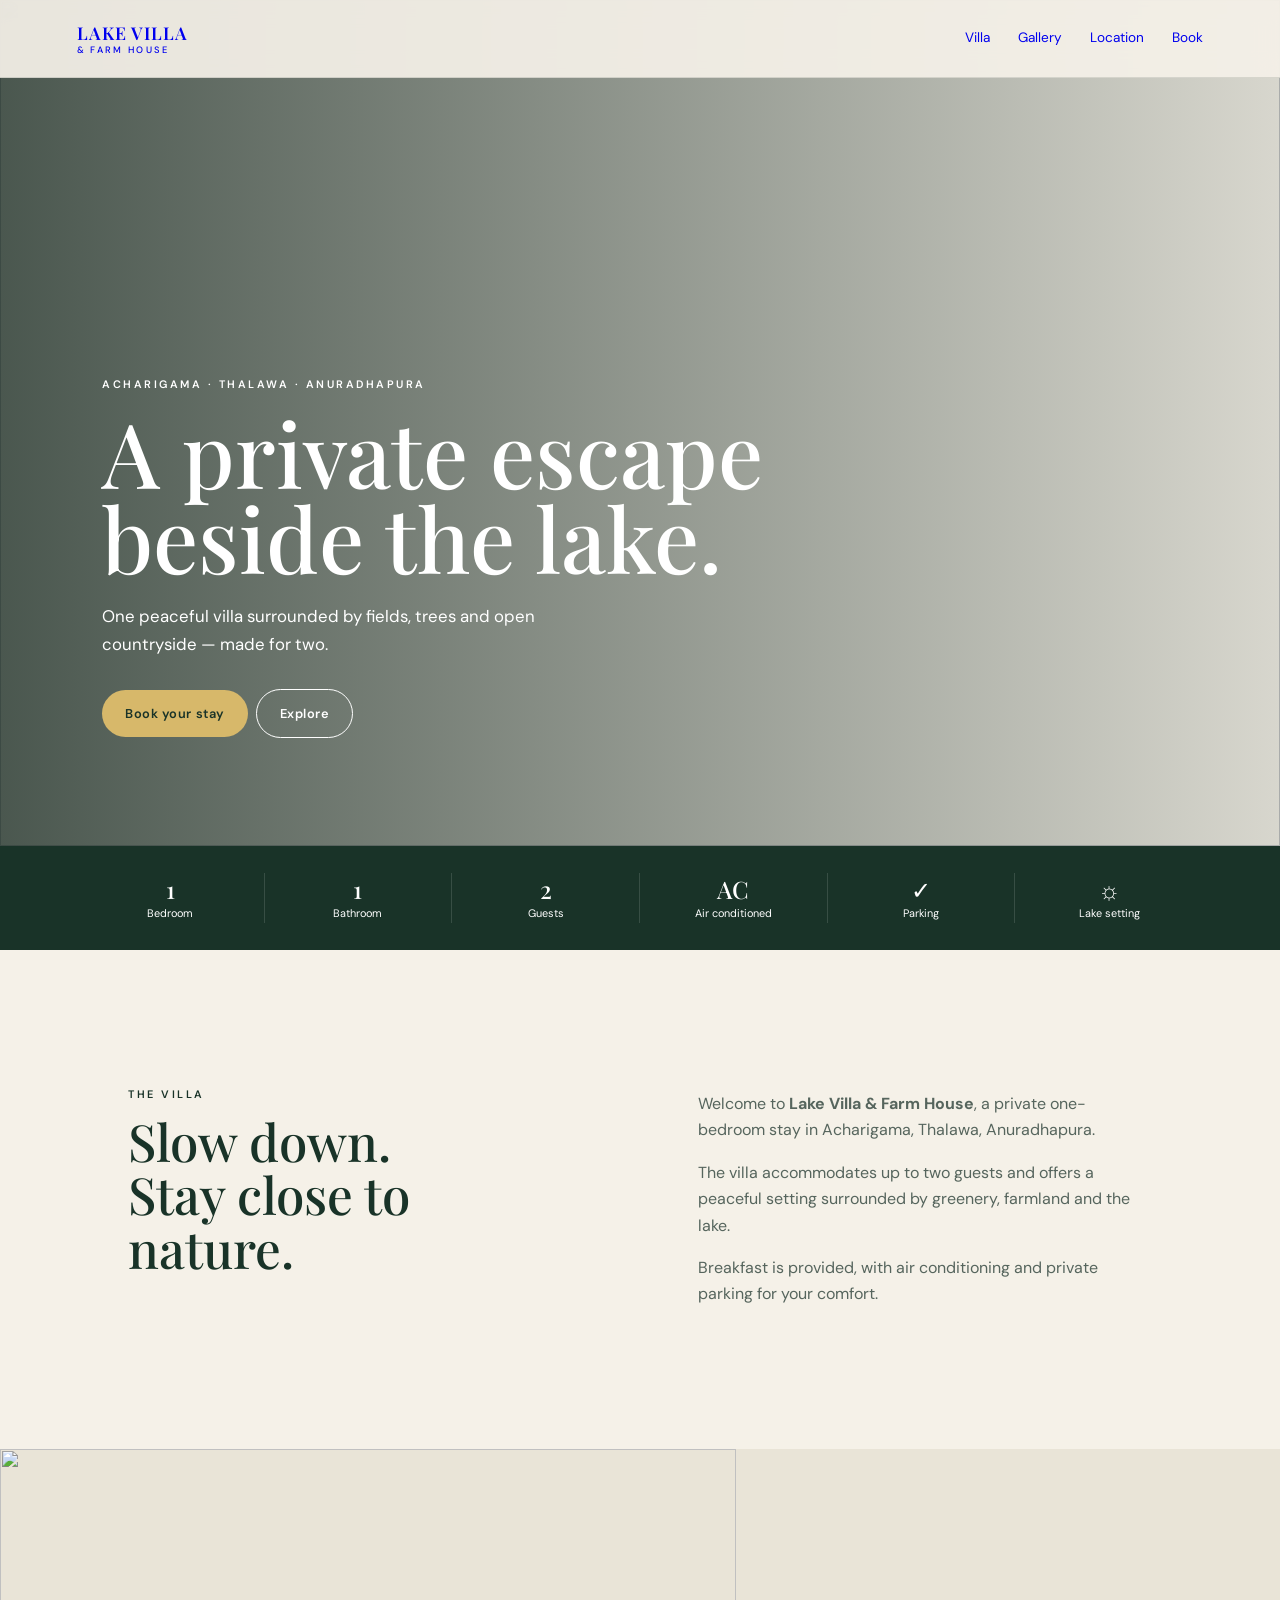
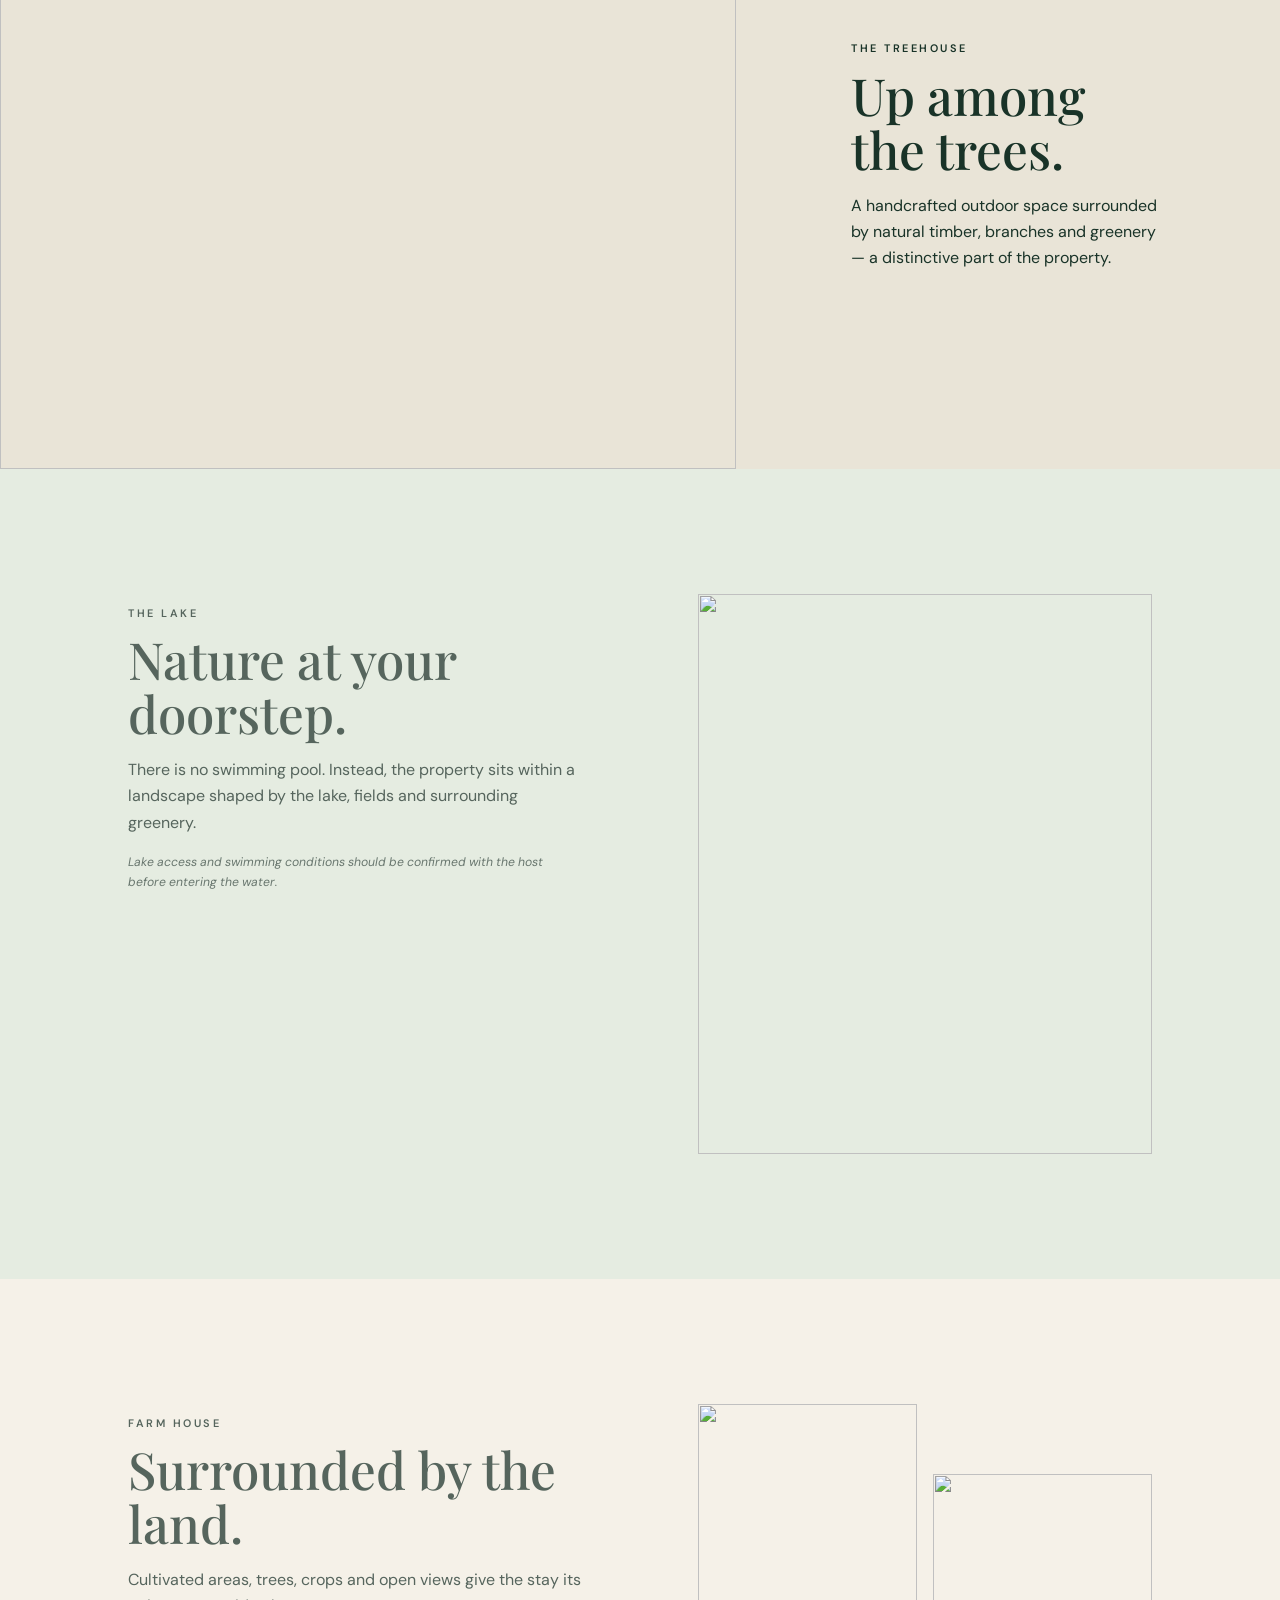
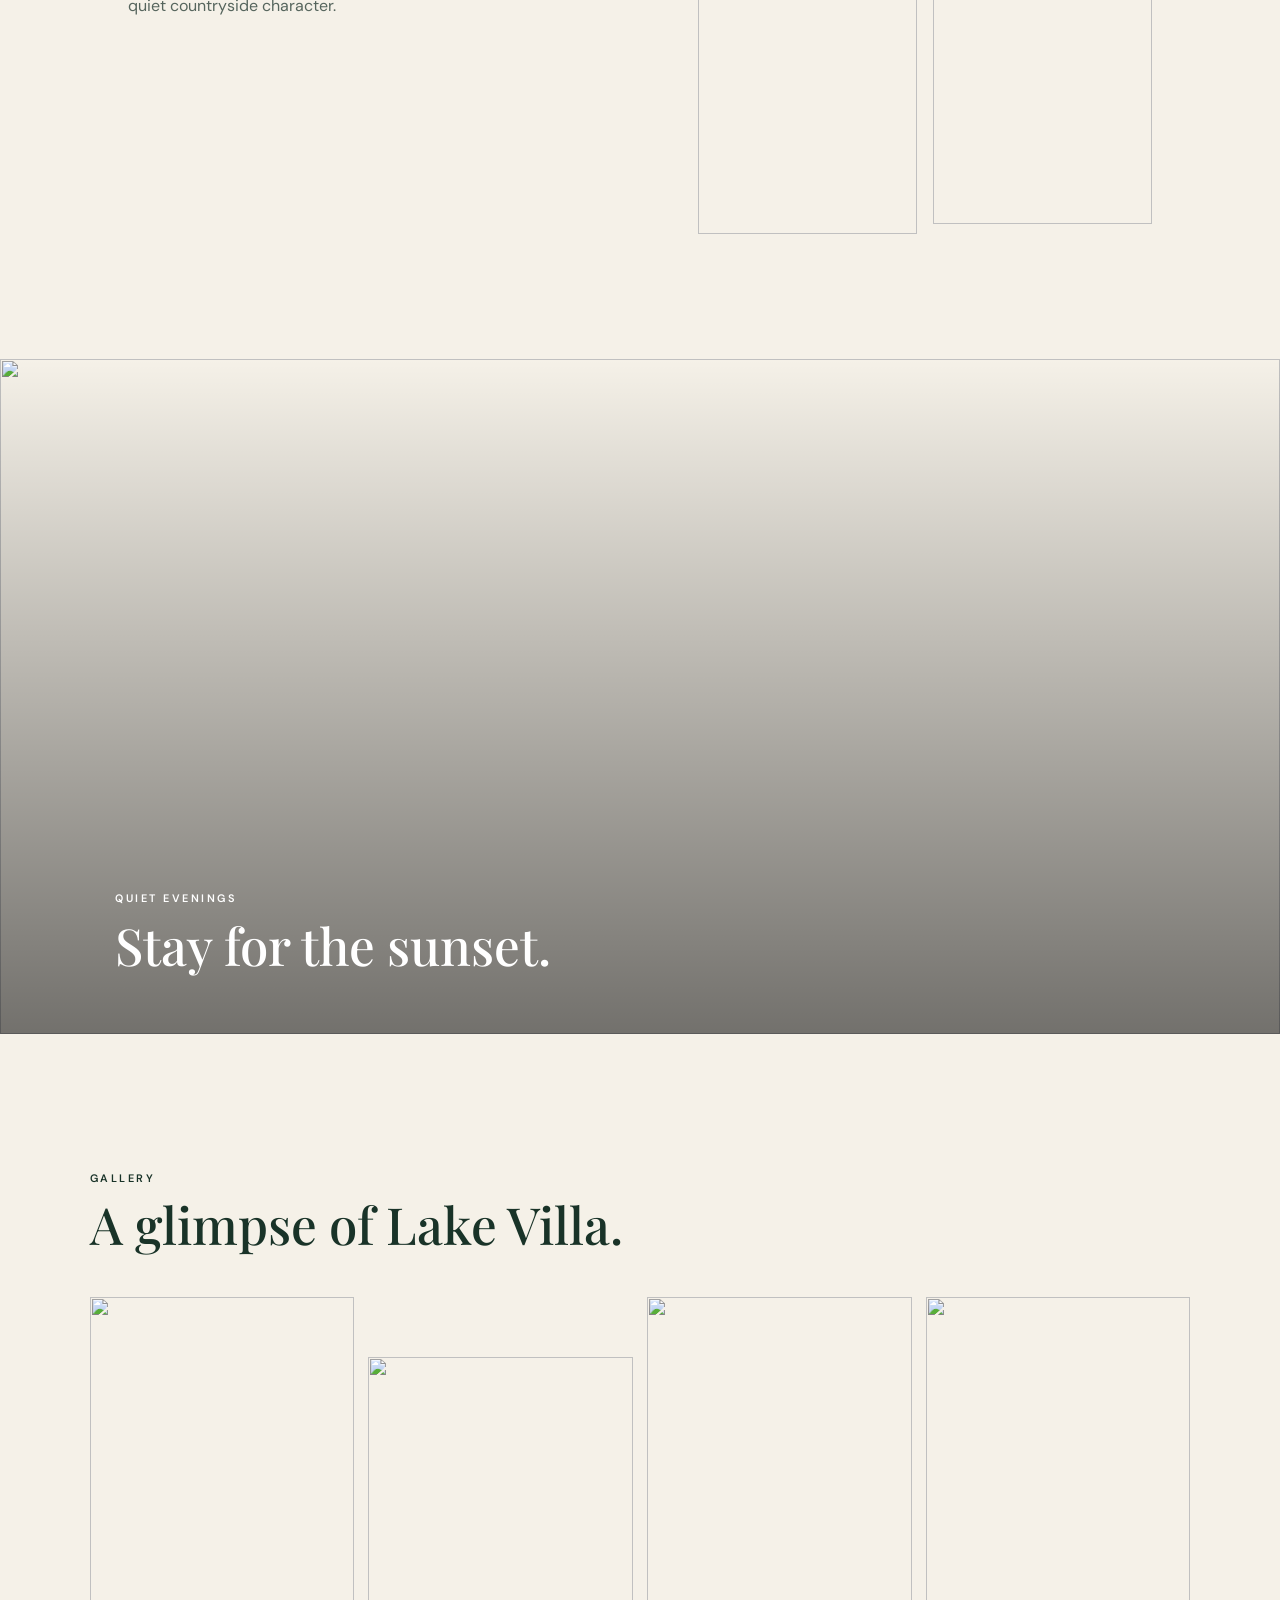
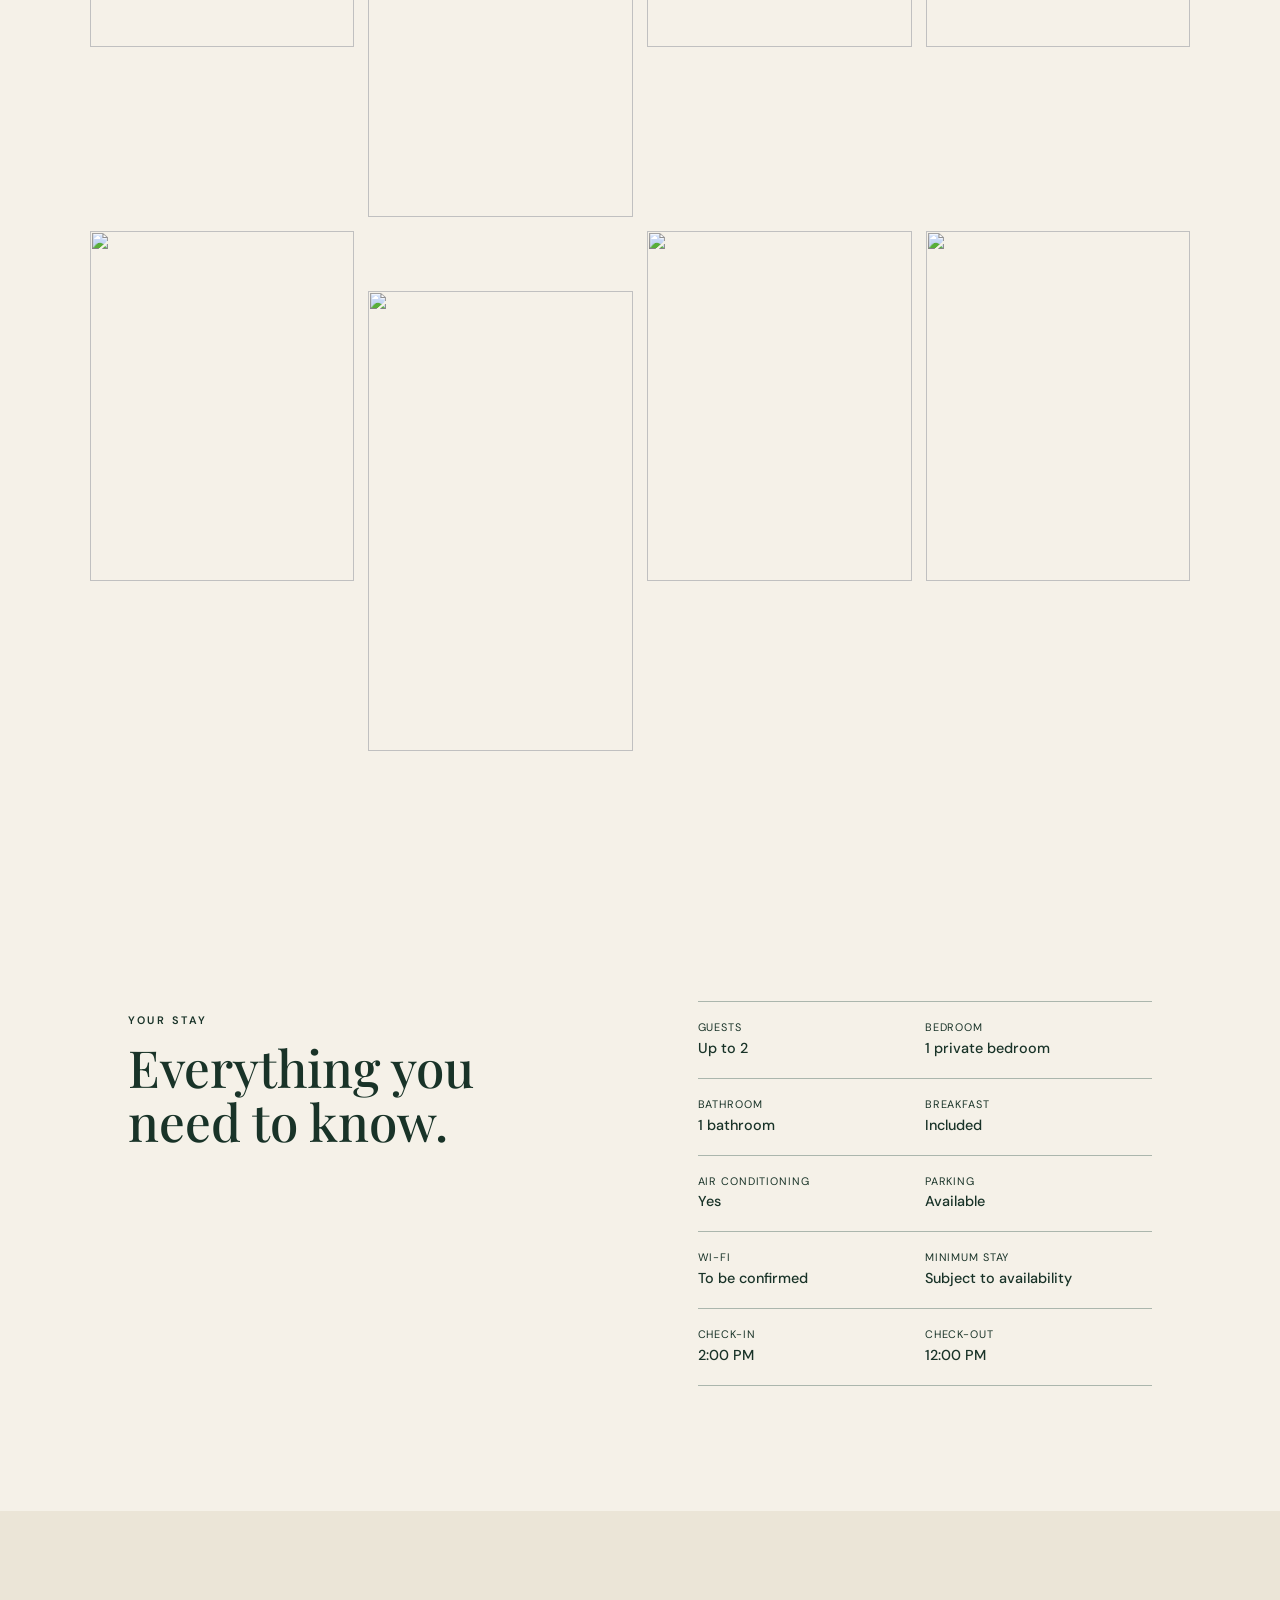
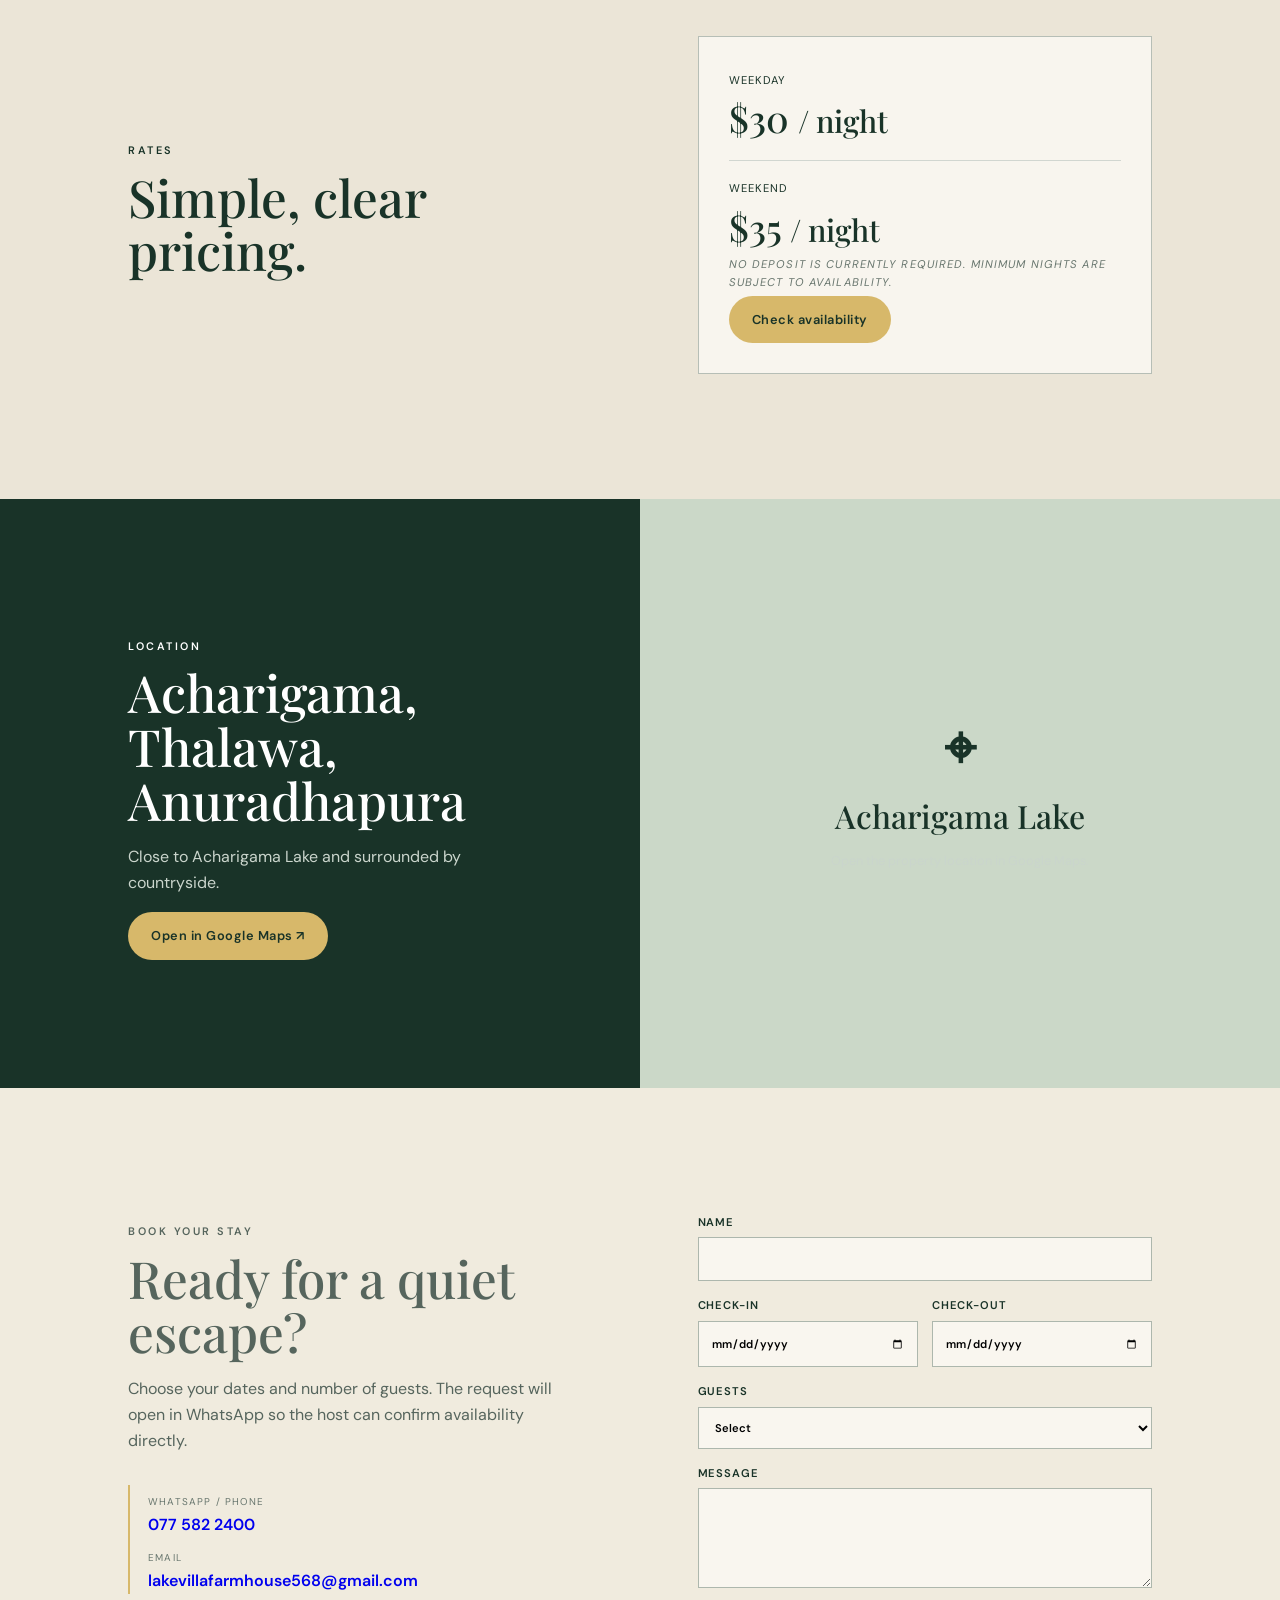
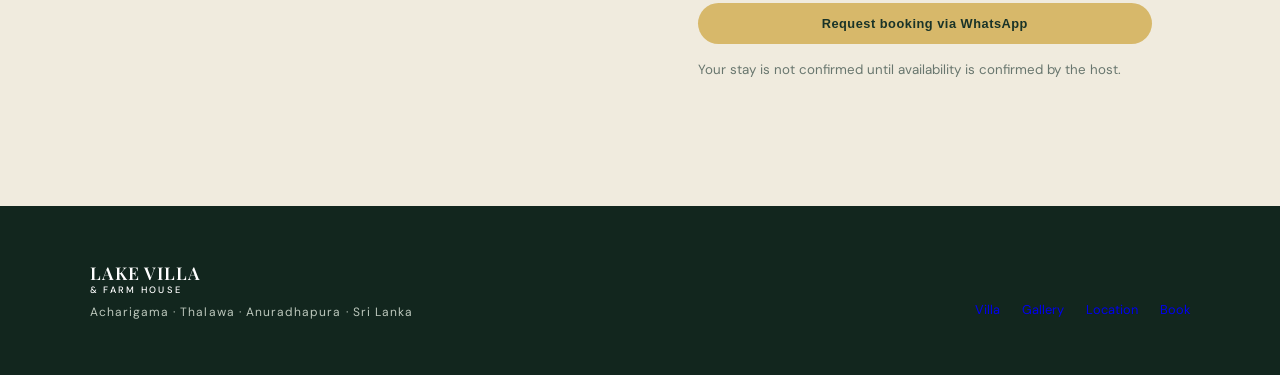
==== index.html @ 6b01bf69 "Add files via upload" ====
<!doctype html><html lang="en"><head><meta charset="utf-8"><meta name="viewport" content="width=device-width,initial-scale=1"><title>Lake Villa & Farm House | Acharigama, Thalawa</title><meta name="description" content="Lake Villa & Farm House — a private one-bedroom nature stay for two in Acharigama, Thalawa, Anuradhapura."><link rel="preconnect" href="https://fonts.googleapis.com"><link href="https://fonts.googleapis.com/css2?family=DM+Sans:wght@400;500;600&family=Playfair+Display:wght@500;600&display=swap" rel="stylesheet"><link rel="stylesheet" href="style.css"></head><body>
<header><a class="brand" href="#home">LAKE VILLA <small>& FARM HOUSE</small></a><nav><a href="#villa">Villa</a><a href="#gallery">Gallery</a><a href="#location">Location</a><a href="#booking">Book</a></nav><button onclick="document.querySelector('nav').classList.toggle('open')">☰</button></header>
<main id="home">
<section class="hero"><img src="images/villa-01.jpeg"><div class="shade"></div><div class="heroText"><p>ACHARIGAMA · THALAWA · ANURADHAPURA</p><h1>A private escape<br>beside the lake.</h1><span>One peaceful villa surrounded by fields, trees and open countryside — made for two.</span><div><a class="btn" href="#booking">Book your stay</a><a class="outline" href="#gallery">Explore</a></div></div></section>
<section class="facts"><div><b>1</b>Bedroom</div><div><b>1</b>Bathroom</div><div><b>2</b>Guests</div><div><b>AC</b>Air conditioned</div><div><b>✓</b>Parking</div><div><b>☼</b>Lake setting</div></section>
<section class="intro" id="villa"><div><p class="eyebrow">THE VILLA</p><h2>Slow down.<br>Stay close to nature.</h2></div><div><p>Welcome to <strong>Lake Villa & Farm House</strong>, a private one-bedroom stay in Acharigama, Thalawa, Anuradhapura.</p><p>The villa accommodates up to two guests and offers a peaceful setting surrounded by greenery, farmland and the lake.</p><p>Breakfast is provided, with air conditioning and private parking for your comfort.</p></div></section>
<section class="feature"><img src="images/villa-02.jpeg"><div><p class="eyebrow">THE TREEHOUSE</p><h2>Up among the trees.</h2><p>A handcrafted outdoor space surrounded by natural timber, branches and greenery — a distinctive part of the property.</p></div></section>
<section class="lake"><div><p class="eyebrow">THE LAKE</p><h2>Nature at your doorstep.</h2><p>There is no swimming pool. Instead, the property sits within a landscape shaped by the lake, fields and surrounding greenery.</p><p class="note">Lake access and swimming conditions should be confirmed with the host before entering the water.</p></div><img src="images/villa-06.jpeg"></section>
<section class="farm"><div><p class="eyebrow">FARM HOUSE</p><h2>Surrounded by the land.</h2><p>Cultivated areas, trees, crops and open views give the stay its quiet countryside character.</p></div><div class="farmimgs"><img src="images/villa-07.jpeg"><img src="images/villa-08.jpeg"></div></section>
<section class="sunset"><img src="images/villa-04.jpeg"><div><p class="eyebrow">QUIET EVENINGS</p><h2>Stay for the sunset.</h2></div></section>
<section class="gallery" id="gallery"><p class="eyebrow">GALLERY</p><h2>A glimpse of Lake Villa.</h2><div class="grid"><img src="images/villa-01.jpeg"><img src="images/villa-03.jpeg"><img src="images/villa-05.jpeg"><img src="images/villa-06.jpeg"><img src="images/villa-07.jpeg"><img src="images/villa-10.jpeg"><img src="images/villa-09.jpeg"><img src="images/villa-11.jpeg"></div></section>
<section class="details"><div><p class="eyebrow">YOUR STAY</p><h2>Everything you need to know.</h2></div><div class="detailgrid"><div>Guests<strong>Up to 2</strong></div><div>Bedroom<strong>1 private bedroom</strong></div><div>Bathroom<strong>1 bathroom</strong></div><div>Breakfast<strong>Included</strong></div><div>Air conditioning<strong>Yes</strong></div><div>Parking<strong>Available</strong></div><div>Wi-Fi<strong>To be confirmed</strong></div><div>Minimum stay<strong>Subject to availability</strong></div><div>Check-in<strong>2:00 PM</strong></div><div>Check-out<strong>12:00 PM</strong></div></div></section>
<section class="rates"><div><p class="eyebrow">RATES</p><h2>Simple, clear pricing.</h2></div><div class="card"><p>Weekday</p><strong>$30 <small>/ night</small></strong><hr><p>Weekend</p><strong>$35 <small>/ night</small></strong><p class="muted">No deposit is currently required. Minimum nights are subject to availability.</p><a class="btn" href="#booking">Check availability</a></div></section>
<section class="location" id="location"><div><p class="eyebrow">LOCATION</p><h2>Acharigama, Thalawa, Anuradhapura</h2><p>Close to Acharigama Lake and surrounded by countryside.</p><a class="btn" target="_blank" href="https://maps.app.goo.gl/dVMkGcEBzuCJjVnW9?g_st=iw">Open in Google Maps ↗</a></div><div class="map"><b>⌖</b><h3>Acharigama Lake</h3><p>Open the property location in Google Maps.</p></div></section>
<section class="booking" id="booking"><div><p class="eyebrow">BOOK YOUR STAY</p><h2>Ready for a quiet escape?</h2><p>Choose your dates and number of guests. The request will open in WhatsApp so the host can confirm availability directly.</p><div class="contact"><span>WhatsApp / Phone</span><a href="tel:+94775822400">077 582 2400</a><span>Email</span><a href="mailto:lakevillafarmhouse568@gmail.com">lakevillafarmhouse568@gmail.com</a></div></div><form onsubmit="book(event)"><label>Name<input id="name" required></label><div class="two"><label>Check-in<input id="in" type="date" required></label><label>Check-out<input id="out" type="date" required></label></div><label>Guests<select id="guests" required><option value="">Select</option><option>1</option><option>2</option></select></label><label>Message<textarea id="msg" rows="4"></textarea></label><button class="btn">Request booking via WhatsApp</button><small>Your stay is not confirmed until availability is confirmed by the host.</small></form></section>
</main><footer><div class="brand">LAKE VILLA <small>& FARM HOUSE</small><p>Acharigama · Thalawa · Anuradhapura · Sri Lanka</p></div><div><a href="#villa">Villa</a><a href="#gallery">Gallery</a><a href="#location">Location</a><a href="#booking">Book</a></div></footer>
<script>function book(e){e.preventDefault();let n=document.getElementById('name').value,i=document.getElementById('in').value,o=document.getElementById('out').value,g=document.getElementById('guests').value,m=document.getElementById('msg').value||'None';let t=`Hello Lake Villa & Farm House!\n\nI would like to request a booking.\n\nName: ${n}\nCheck-in: ${i}\nCheck-out: ${o}\nGuests: ${g}\nMessage: ${m}\n\nPlease let me know if these dates are available.`;location.href='https://wa.me/94775822400?text='+encodeURIComponent(t)}</script></body></html>
---- style.css ----
*{box-sizing:border-box}html{scroll-behavior:smooth}body{margin:0;background:#f5f1e8;color:#193328;font:16px/1.65 "DM Sans",sans-serif}a{text-decoration:none}header{height:78px;position:fixed;z-index:9;inset:0 0 auto;display:flex;align-items:center;justify-content:space-between;padding:0 6vw;background:#f5f1e8ee;backdrop-filter:blur(12px);border-bottom:1px solid #19332822}.brand{font:600 1.1rem "Playfair Display",serif;letter-spacing:.06em}.brand small{display:block;font:500 .58rem "DM Sans";letter-spacing:.25em}nav{display:flex;gap:28px}nav a{font-size:.85rem}header button{display:none;background:none;border:0;font-size:1.5rem}.hero{height:94vh;min-height:650px;position:relative;color:white}.hero>img,.sunset>img{width:100%;height:100%;object-fit:cover}.shade{position:absolute;inset:0;background:linear-gradient(90deg,#0c1f17bb,#0c1f1720)}.heroText{position:absolute;left:8vw;bottom:12vh;max-width:700px}.heroText>p,.eyebrow{font-size:.68rem;letter-spacing:.23em;font-weight:600}.hero h1{font:500 clamp(3.3rem,7vw,6.8rem)/.95 "Playfair Display",serif;margin:15px 0 24px}.heroText>span{display:block;max-width:520px;font-size:1.05rem;margin-bottom:30px}.btn,.outline{display:inline-block;padding:13px 23px;border-radius:28px;font-weight:600;font-size:.8rem;letter-spacing:.04em}.btn{background:#d7b86a;color:#193328;border:0}.outline{border:1px solid white;color:white;margin-left:8px}.facts{display:grid;grid-template-columns:repeat(6,1fr);padding:27px 6vw;background:#193328;color:#fff}.facts div{text-align:center;border-right:1px solid #ffffff22;font-size:.68rem}.facts div:last-child{border:0}.facts b{display:block;font:500 1.5rem "Playfair Display"}.intro,.lake,.farm,.details,.rates,.booking{padding:125px 10vw;display:grid;grid-template-columns:1fr 1fr;gap:9vw}.intro h2,.feature h2,.lake h2,.farm h2,.sunset h2,.gallery h2,.details h2,.rates h2,.location h2,.booking h2{font:500 clamp(2.4rem,4vw,4.4rem)/1.05 "Playfair Display",serif;margin:0}.intro>div:nth-child(2),.lake>div:first-child,.farm>div:first-child,.booking>div:first-child{color:#56655d}.feature{display:grid;grid-template-columns:1.15fr .85fr;background:#e9e4d7}.feature img{width:100%;height:620px;object-fit:cover}.feature>div{padding:9vw;display:flex;flex-direction:column;justify-content:center}.lake{background:#e5ece1}.lake img{width:100%;height:100%;min-height:560px;object-fit:cover}.note,.muted{font-size:.76rem;font-style:italic;color:#68766e}.farmimgs{display:grid;grid-template-columns:1fr 1fr;gap:16px}.farmimgs img{width:100%;height:430px;object-fit:cover}.farmimgs img+img{height:350px;margin-top:70px}.sunset{height:75vh;position:relative;color:#fff}.sunset>div{position:absolute;left:9%;bottom:9%;z-index:2}.sunset:after{content:"";position:absolute;inset:0;background:linear-gradient(transparent,#0008)}.gallery{padding:125px 7vw}.grid{display:grid;grid-template-columns:repeat(4,1fr);gap:14px;margin-top:45px}.grid img{width:100%;height:350px;object-fit:cover}.grid img:nth-child(2),.grid img:nth-child(6){height:460px;margin-top:60px}.detailgrid{display:grid;grid-template-columns:1fr 1fr;border-top:1px solid #abb6ad}.detailgrid div{padding:17px 0;border-bottom:1px solid #abb6ad;font-size:.68rem;letter-spacing:.08em;text-transform:uppercase}.detailgrid strong{display:block;font-size:.9rem;letter-spacing:0;text-transform:none;font-weight:500}.rates{background:#ebe5d7;align-items:center}.card{background:#f8f5ee;border:1px solid #b6beb6;padding:30px}.card p{margin:4px 0;font-size:.7rem;text-transform:uppercase;letter-spacing:.1em}.card strong{font:500 2.3rem "Playfair Display"}.card hr{border:0;border-top:1px solid #d1d6d0;margin:18px 0}.location{display:grid;grid-template-columns:1fr 1fr;background:#193328;color:white}.location>div:first-child{padding:10vw}.location p:not(.eyebrow){color:#cad5cc;max-width:500px}.map{min-height:520px;background:#cbd8c8;color:#193328;display:flex;align-items:center;justify-content:center;flex-direction:column}.map b{font-size:3.5rem}.map h3{font:500 2rem "Playfair Display";margin:0}.map p{font-size:.8rem}.booking{background:#f0ebde}.contact{border-left:2px solid #d7b86a;padding-left:18px;display:grid;gap:2px;margin-top:30px}.contact span{font-size:.62rem;letter-spacing:.12em;text-transform:uppercase;color:#68766e;margin-top:9px}.contact a{font-weight:600}.booking form{display:grid;gap:15px}.booking label{font-size:.7rem;text-transform:uppercase;letter-spacing:.08em;font-weight:600}.booking input,.booking select,.booking textarea{display:block;width:100%;margin-top:6px;padding:12px;border:1px solid #adb7ad;background:#f9f6ef;font:inherit}.two{display:grid;grid-template-columns:1fr 1fr;gap:14px}.booking form small{color:#68766e}.booking button{cursor:pointer}footer{padding:55px 7vw;background:#12261e;color:white;display:flex;justify-content:space-between;align-items:end}footer p{font:12px "DM Sans";color:#bdc8bd;margin:8px 0 0}footer>div:last-child{display:flex;gap:22px;font-size:.8rem}@media(max-width:850px){header{height:68px}nav{display:none;position:absolute;top:68px;left:0;right:0;background:#f5f1e8;padding:20px 7vw;flex-direction:column;gap:14px}nav.open{display:flex}header button{display:block}.facts{grid-template-columns:repeat(3,1fr);gap:15px}.intro,.lake,.farm,.details,.rates,.booking,.feature{grid-template-columns:1fr;padding:80px 7vw}.feature img{height:440px}.lake img{min-height:400px}.farmimgs{margin-top:25px}.gallery{padding:80px 7vw}.grid{grid-template-columns:1fr 1fr}.grid img,.grid img:nth-child(2),.grid img:nth-child(6){height:300px;margin-top:0}.location{grid-template-columns:1fr}.location>div:first-child{padding:80px 7vw}.map{min-height:380px}footer{display:block}footer>div:last-child{margin-top:25px;flex-wrap:wrap}}
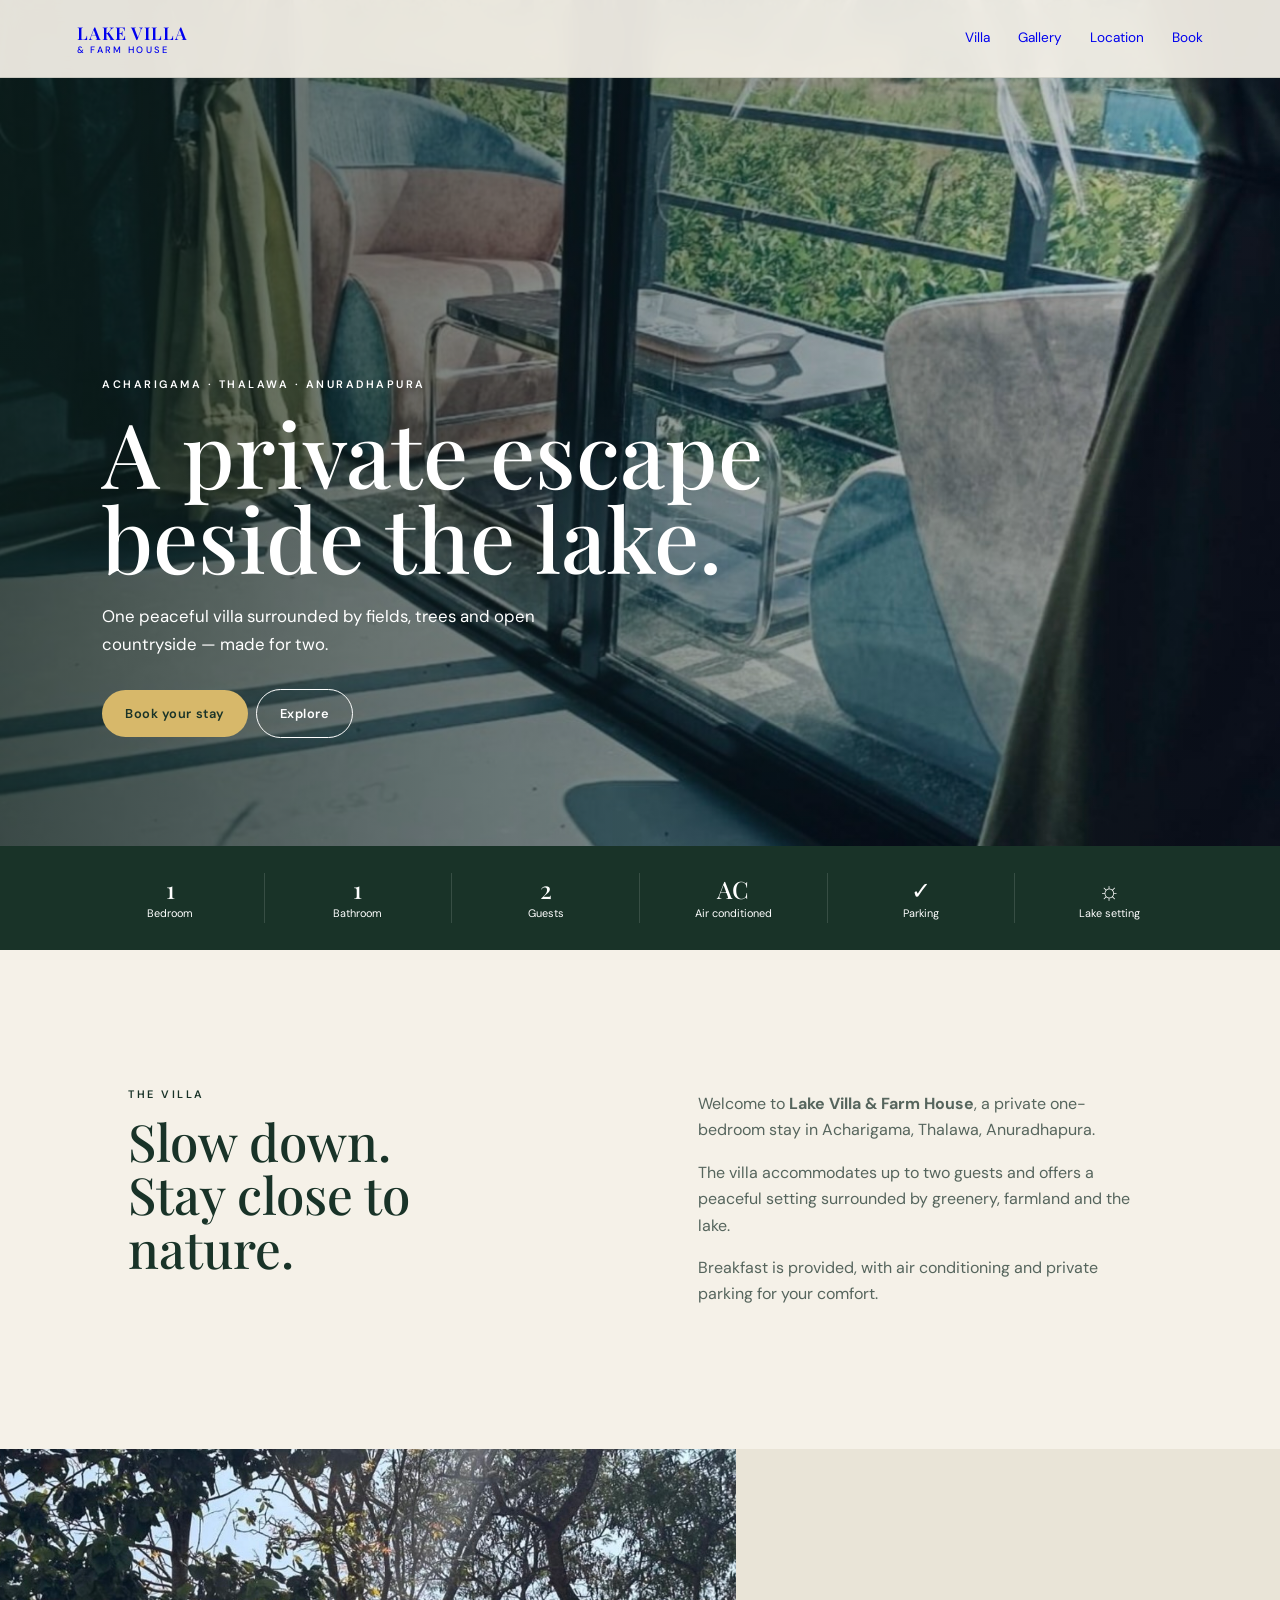
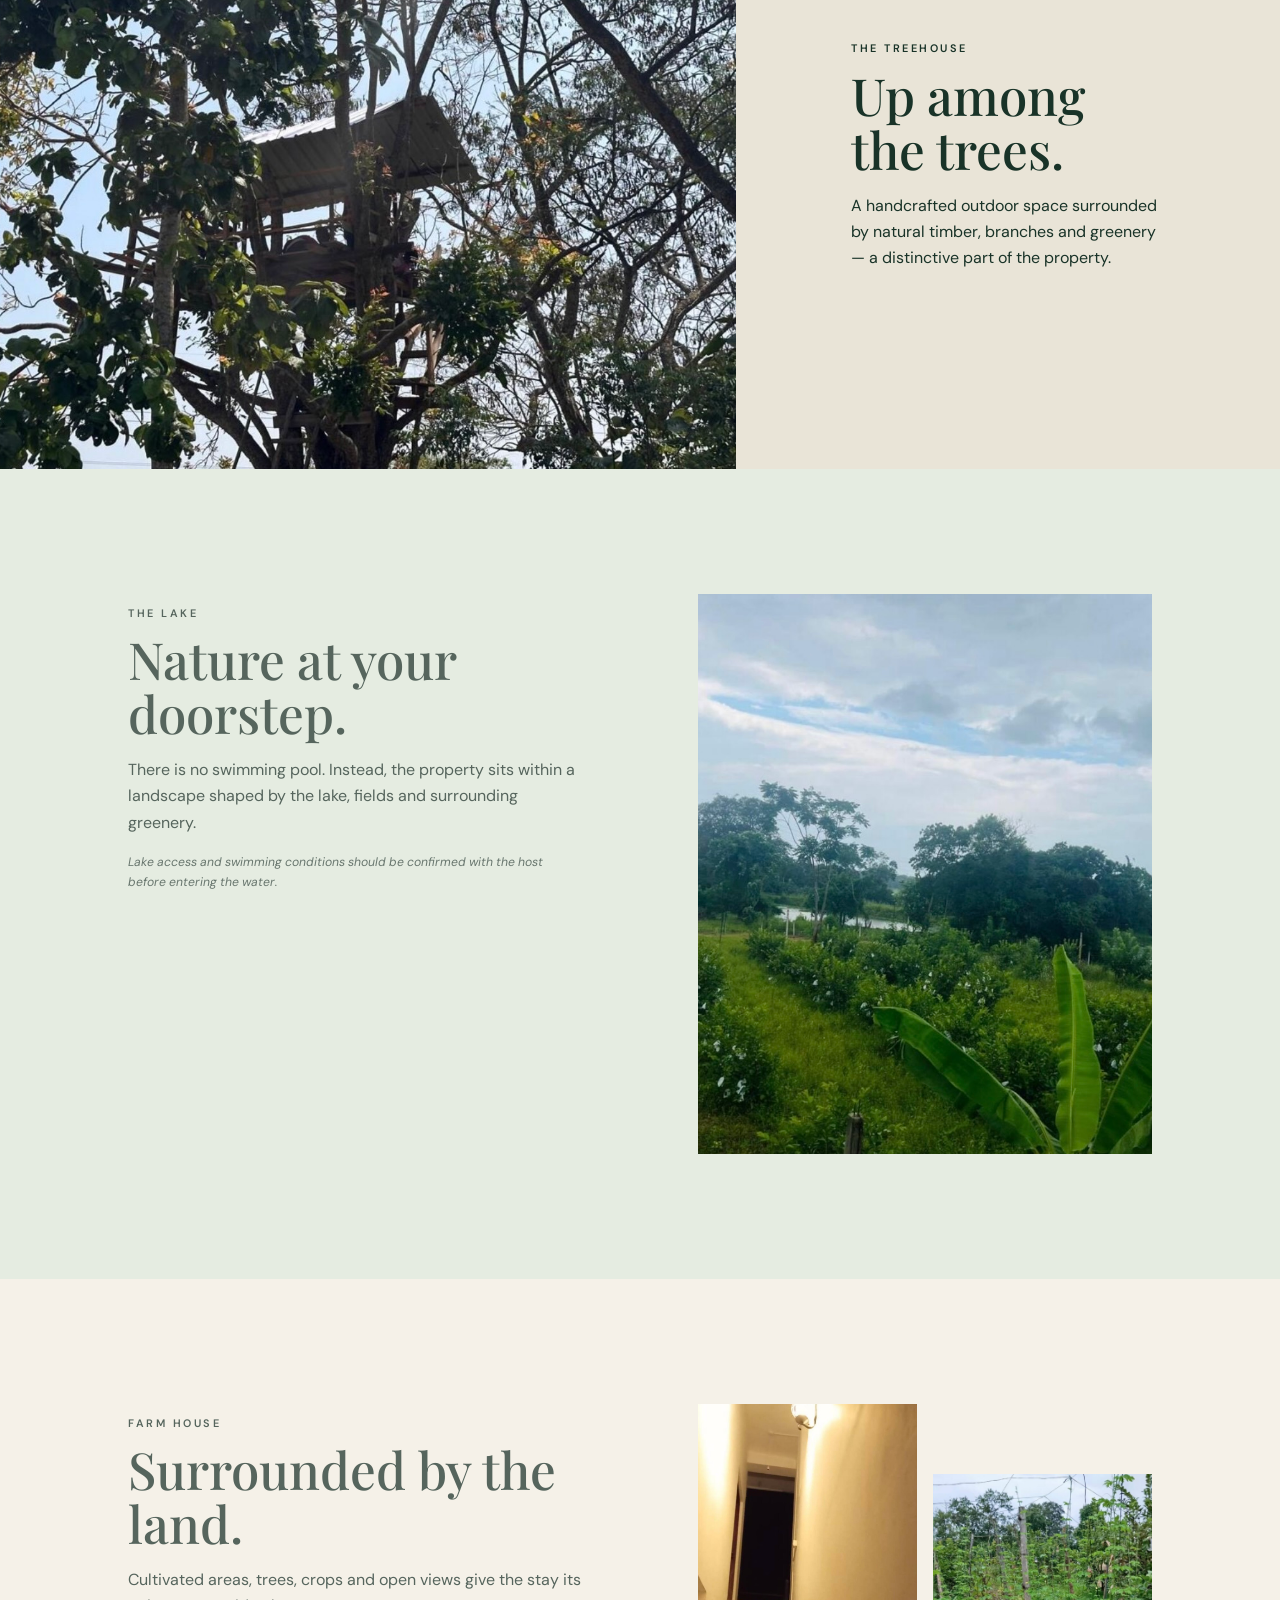
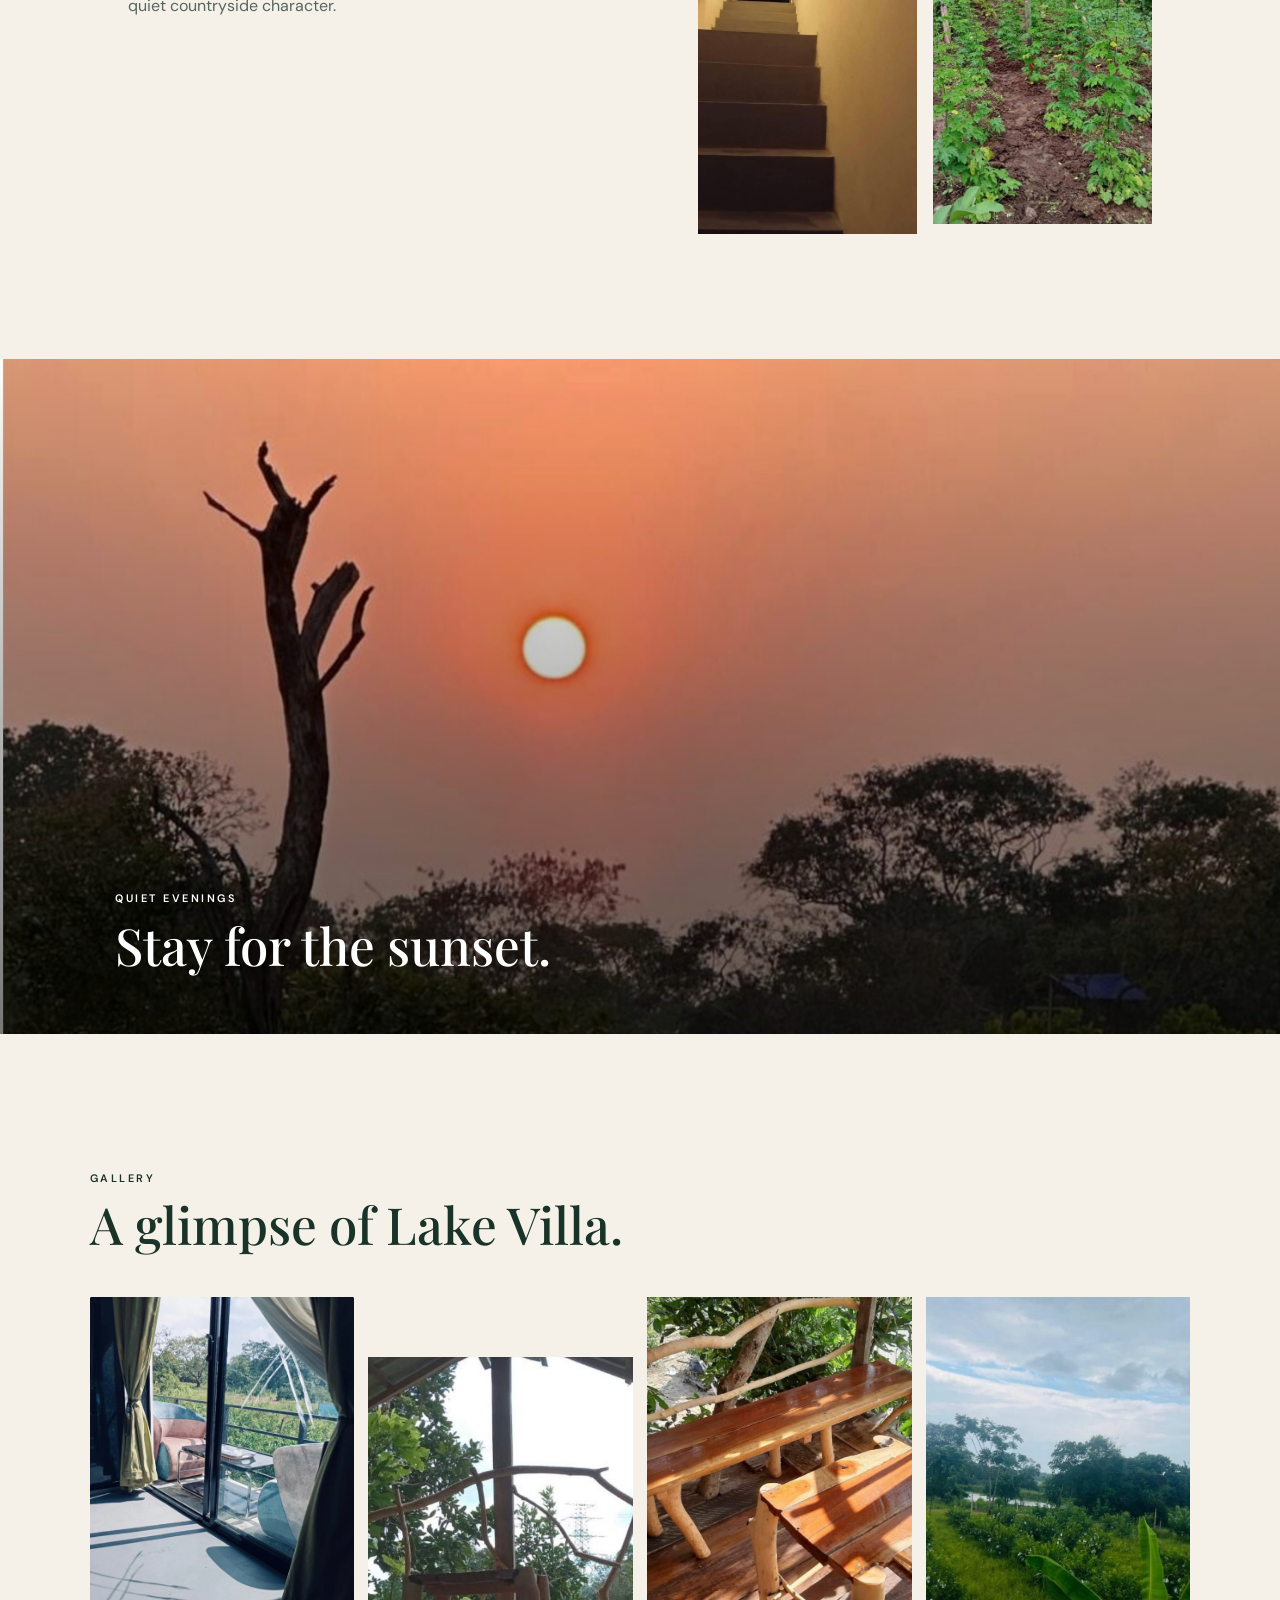
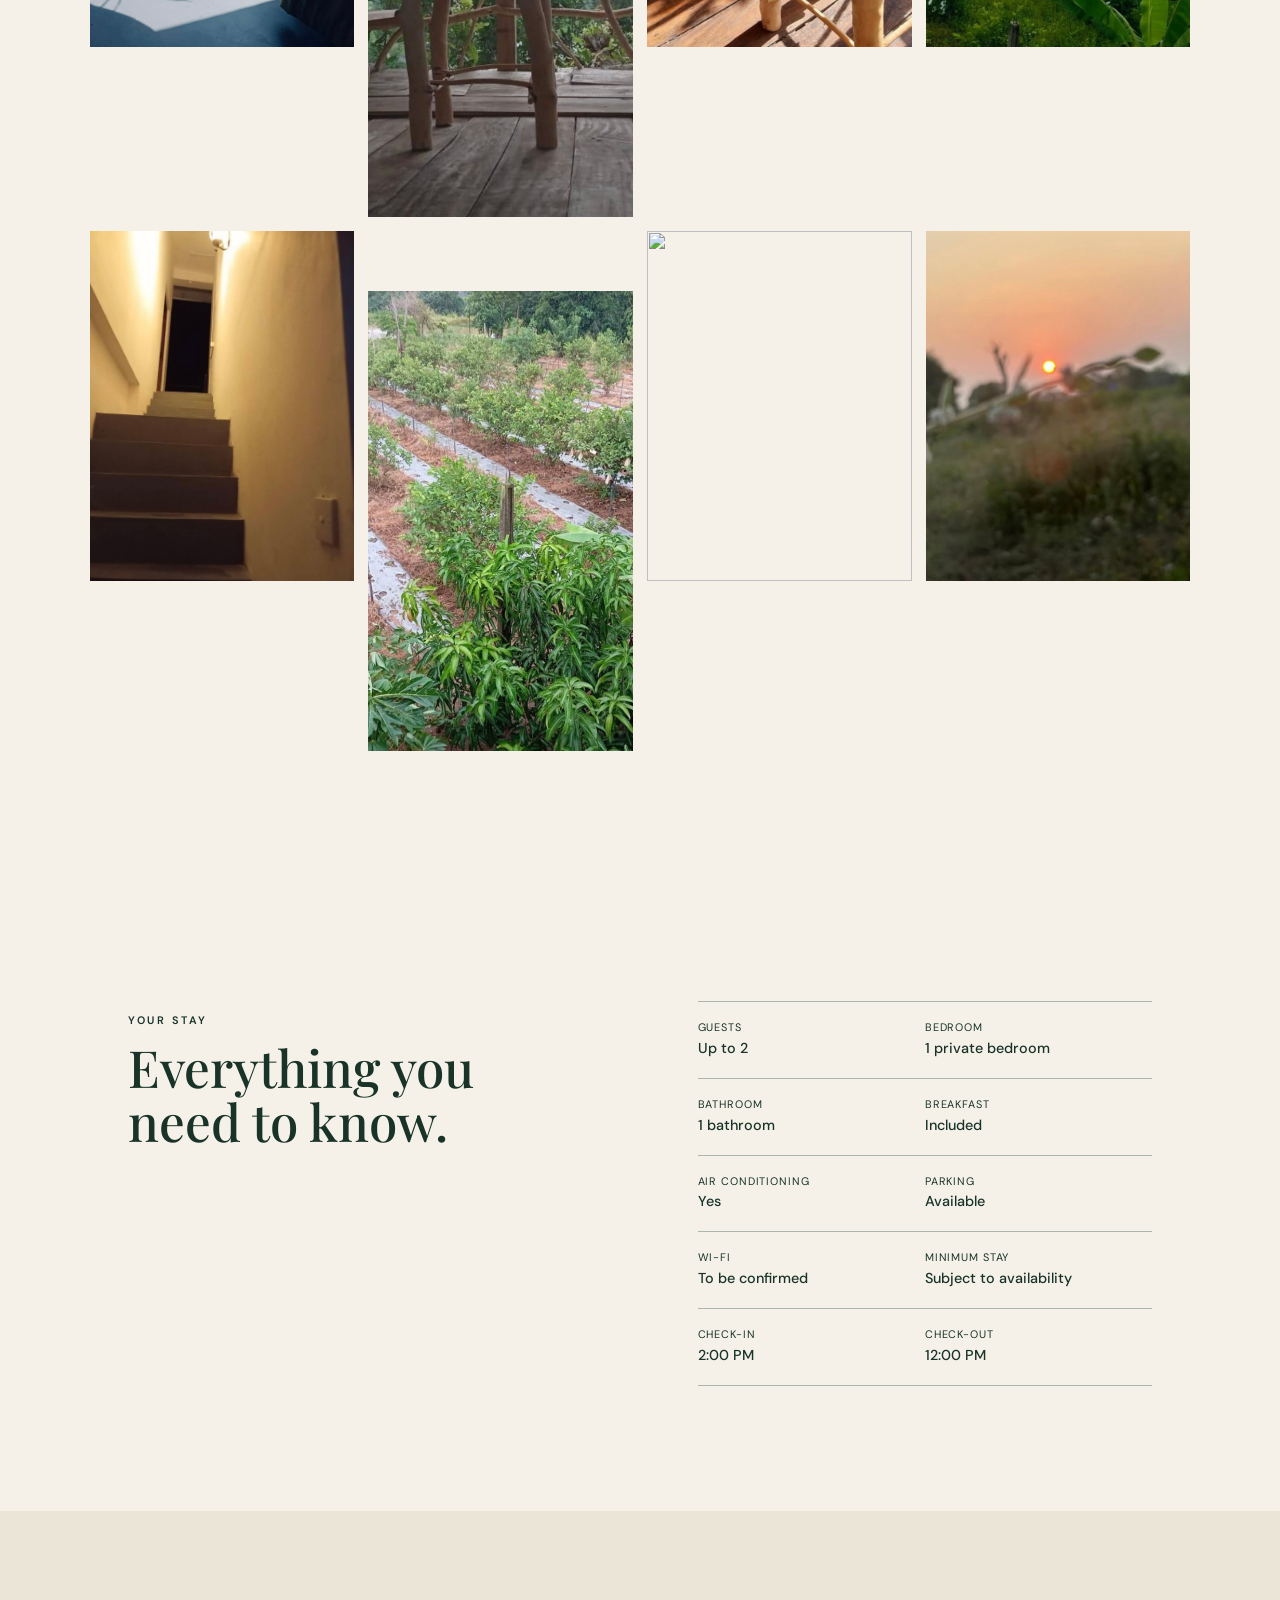
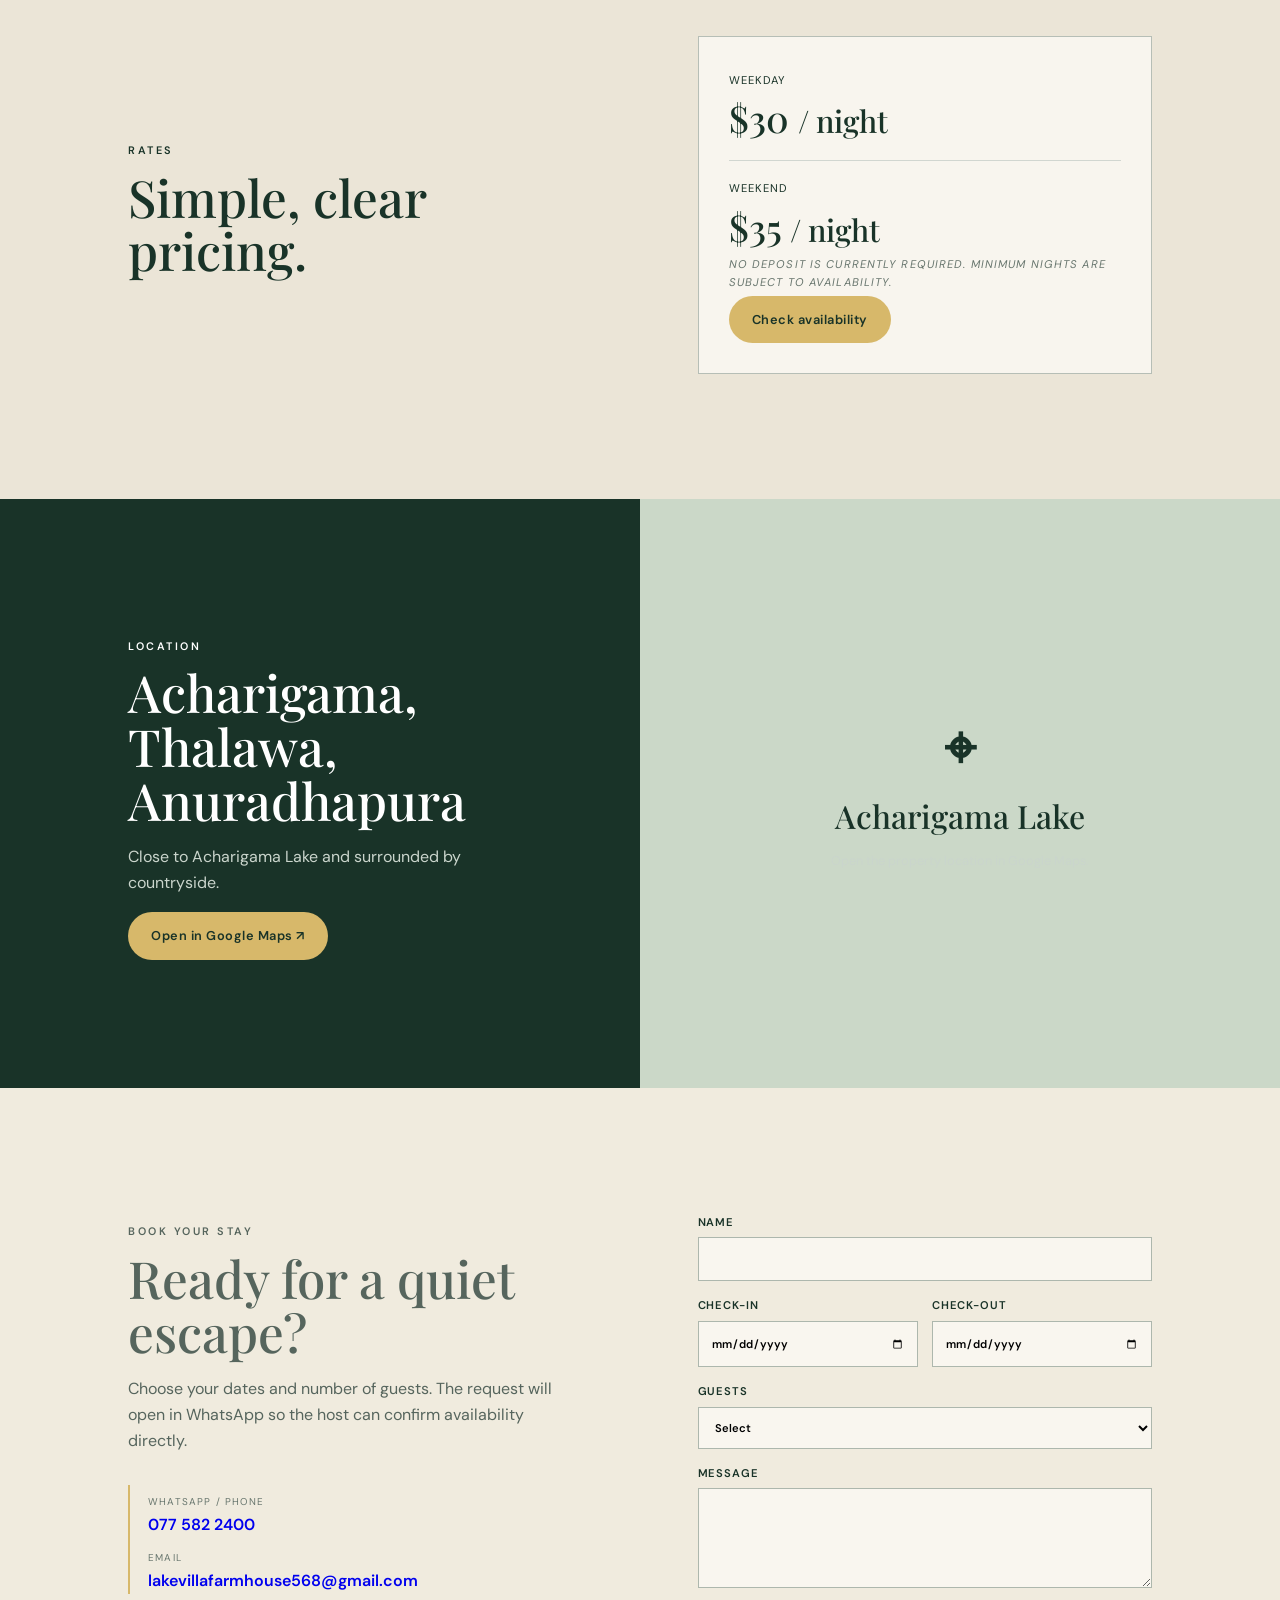
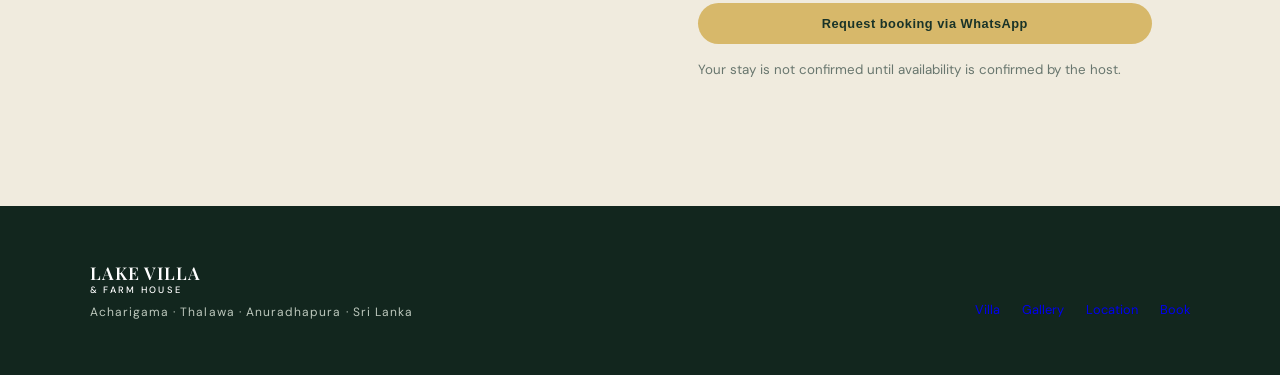
==== commit 29d5aa24: "Update index.html" ====
--- a/index.html
+++ b/index.html
@@ -1,14 +1,14 @@
-<!doctype html><html lang="en"><head><meta charset="utf-8"><meta name="viewport" content="width=device-width,initial-scale=1"><title>Lake Villa & Farm House | Acharigama, Thalawa</title><meta name="description" content="Lake Villa & Farm House — a private one-bedroom nature stay for two in Acharigama, Thalawa, Anuradhapura."><link rel="preconnect" href="https://fonts.googleapis.com"><link href="https://fonts.googleapis.com/css2?family=DM+Sans:wght@400;500;600&family=Playfair+Display:wght@500;600&display=swap" rel="stylesheet"><link rel="stylesheet" href="style.css"></head><body>
+<!doctype html><html lang="en"><head><meta name="google-site-verification" content="TW3on92OUrHo2RqZeVILEnnJM6nk2aGFi8rfmKatidk" /><meta charset="utf-8"><meta name="viewport" content="width=device-width,initial-scale=1"><title>Lake Villa & Farm House | Acharigama, Thalawa</title><meta name="description" content="Lake Villa & Farm House — a private one-bedroom nature stay for two in Acharigama, Thalawa, Anuradhapura."><link rel="preconnect" href="https://fonts.googleapis.com"><link href="https://fonts.googleapis.com/css2?family=DM+Sans:wght@400;500;600&family=Playfair+Display:wght@500;600&display=swap" rel="stylesheet"><link rel="stylesheet" href="style.css"></head><body>
 <header><a class="brand" href="#home">LAKE VILLA <small>& FARM HOUSE</small></a><nav><a href="#villa">Villa</a><a href="#gallery">Gallery</a><a href="#location">Location</a><a href="#booking">Book</a></nav><button onclick="document.querySelector('nav').classList.toggle('open')">☰</button></header>
 <main id="home">
-<section class="hero"><img src="images/villa-01.jpeg"><div class="shade"></div><div class="heroText"><p>ACHARIGAMA · THALAWA · ANURADHAPURA</p><h1>A private escape<br>beside the lake.</h1><span>One peaceful villa surrounded by fields, trees and open countryside — made for two.</span><div><a class="btn" href="#booking">Book your stay</a><a class="outline" href="#gallery">Explore</a></div></div></section>
+<section class="hero"><img src="villa-01.jpeg"><div class="shade"></div><div class="heroText"><p>ACHARIGAMA · THALAWA · ANURADHAPURA</p><h1>A private escape<br>beside the lake.</h1><span>One peaceful villa surrounded by fields, trees and open countryside — made for two.</span><div><a class="btn" href="#booking">Book your stay</a><a class="outline" href="#gallery">Explore</a></div></div></section>
 <section class="facts"><div><b>1</b>Bedroom</div><div><b>1</b>Bathroom</div><div><b>2</b>Guests</div><div><b>AC</b>Air conditioned</div><div><b>✓</b>Parking</div><div><b>☼</b>Lake setting</div></section>
 <section class="intro" id="villa"><div><p class="eyebrow">THE VILLA</p><h2>Slow down.<br>Stay close to nature.</h2></div><div><p>Welcome to <strong>Lake Villa & Farm House</strong>, a private one-bedroom stay in Acharigama, Thalawa, Anuradhapura.</p><p>The villa accommodates up to two guests and offers a peaceful setting surrounded by greenery, farmland and the lake.</p><p>Breakfast is provided, with air conditioning and private parking for your comfort.</p></div></section>
-<section class="feature"><img src="images/villa-02.jpeg"><div><p class="eyebrow">THE TREEHOUSE</p><h2>Up among the trees.</h2><p>A handcrafted outdoor space surrounded by natural timber, branches and greenery — a distinctive part of the property.</p></div></section>
-<section class="lake"><div><p class="eyebrow">THE LAKE</p><h2>Nature at your doorstep.</h2><p>There is no swimming pool. Instead, the property sits within a landscape shaped by the lake, fields and surrounding greenery.</p><p class="note">Lake access and swimming conditions should be confirmed with the host before entering the water.</p></div><img src="images/villa-06.jpeg"></section>
-<section class="farm"><div><p class="eyebrow">FARM HOUSE</p><h2>Surrounded by the land.</h2><p>Cultivated areas, trees, crops and open views give the stay its quiet countryside character.</p></div><div class="farmimgs"><img src="images/villa-07.jpeg"><img src="images/villa-08.jpeg"></div></section>
-<section class="sunset"><img src="images/villa-04.jpeg"><div><p class="eyebrow">QUIET EVENINGS</p><h2>Stay for the sunset.</h2></div></section>
-<section class="gallery" id="gallery"><p class="eyebrow">GALLERY</p><h2>A glimpse of Lake Villa.</h2><div class="grid"><img src="images/villa-01.jpeg"><img src="images/villa-03.jpeg"><img src="images/villa-05.jpeg"><img src="images/villa-06.jpeg"><img src="images/villa-07.jpeg"><img src="images/villa-10.jpeg"><img src="images/villa-09.jpeg"><img src="images/villa-11.jpeg"></div></section>
+<section class="feature"><img src="villa-02.jpeg"><div><p class="eyebrow">THE TREEHOUSE</p><h2>Up among the trees.</h2><p>A handcrafted outdoor space surrounded by natural timber, branches and greenery — a distinctive part of the property.</p></div></section>
+<section class="lake"><div><p class="eyebrow">THE LAKE</p><h2>Nature at your doorstep.</h2><p>There is no swimming pool. Instead, the property sits within a landscape shaped by the lake, fields and surrounding greenery.</p><p class="note">Lake access and swimming conditions should be confirmed with the host before entering the water.</p></div><img src="villa-06.jpeg"></section>
+<section class="farm"><div><p class="eyebrow">FARM HOUSE</p><h2>Surrounded by the land.</h2><p>Cultivated areas, trees, crops and open views give the stay its quiet countryside character.</p></div><div class="farmimgs"><img src="villa-07.jpeg"><img src="villa-08.jpeg"></div></section>
+<section class="sunset"><img src="villa-04.jpeg"><div><p class="eyebrow">QUIET EVENINGS</p><h2>Stay for the sunset.</h2></div></section>
+<section class="gallery" id="gallery"><p class="eyebrow">GALLERY</p><h2>A glimpse of Lake Villa.</h2><div class="grid"><img src="villa-01.jpeg"><img src="villa-03.jpeg"><img src="villa-05.jpeg"><img src="villa-06.jpeg"><img src="villa-07.jpeg"><img src="villa-10.jpeg"><img src="ivilla-09.jpeg"><img src="villa-11.jpeg"></div></section>
 <section class="details"><div><p class="eyebrow">YOUR STAY</p><h2>Everything you need to know.</h2></div><div class="detailgrid"><div>Guests<strong>Up to 2</strong></div><div>Bedroom<strong>1 private bedroom</strong></div><div>Bathroom<strong>1 bathroom</strong></div><div>Breakfast<strong>Included</strong></div><div>Air conditioning<strong>Yes</strong></div><div>Parking<strong>Available</strong></div><div>Wi-Fi<strong>To be confirmed</strong></div><div>Minimum stay<strong>Subject to availability</strong></div><div>Check-in<strong>2:00 PM</strong></div><div>Check-out<strong>12:00 PM</strong></div></div></section>
 <section class="rates"><div><p class="eyebrow">RATES</p><h2>Simple, clear pricing.</h2></div><div class="card"><p>Weekday</p><strong>$30 <small>/ night</small></strong><hr><p>Weekend</p><strong>$35 <small>/ night</small></strong><p class="muted">No deposit is currently required. Minimum nights are subject to availability.</p><a class="btn" href="#booking">Check availability</a></div></section>
 <section class="location" id="location"><div><p class="eyebrow">LOCATION</p><h2>Acharigama, Thalawa, Anuradhapura</h2><p>Close to Acharigama Lake and surrounded by countryside.</p><a class="btn" target="_blank" href="https://maps.app.goo.gl/dVMkGcEBzuCJjVnW9?g_st=iw">Open in Google Maps ↗</a></div><div class="map"><b>⌖</b><h3>Acharigama Lake</h3><p>Open the property location in Google Maps.</p></div></section>
